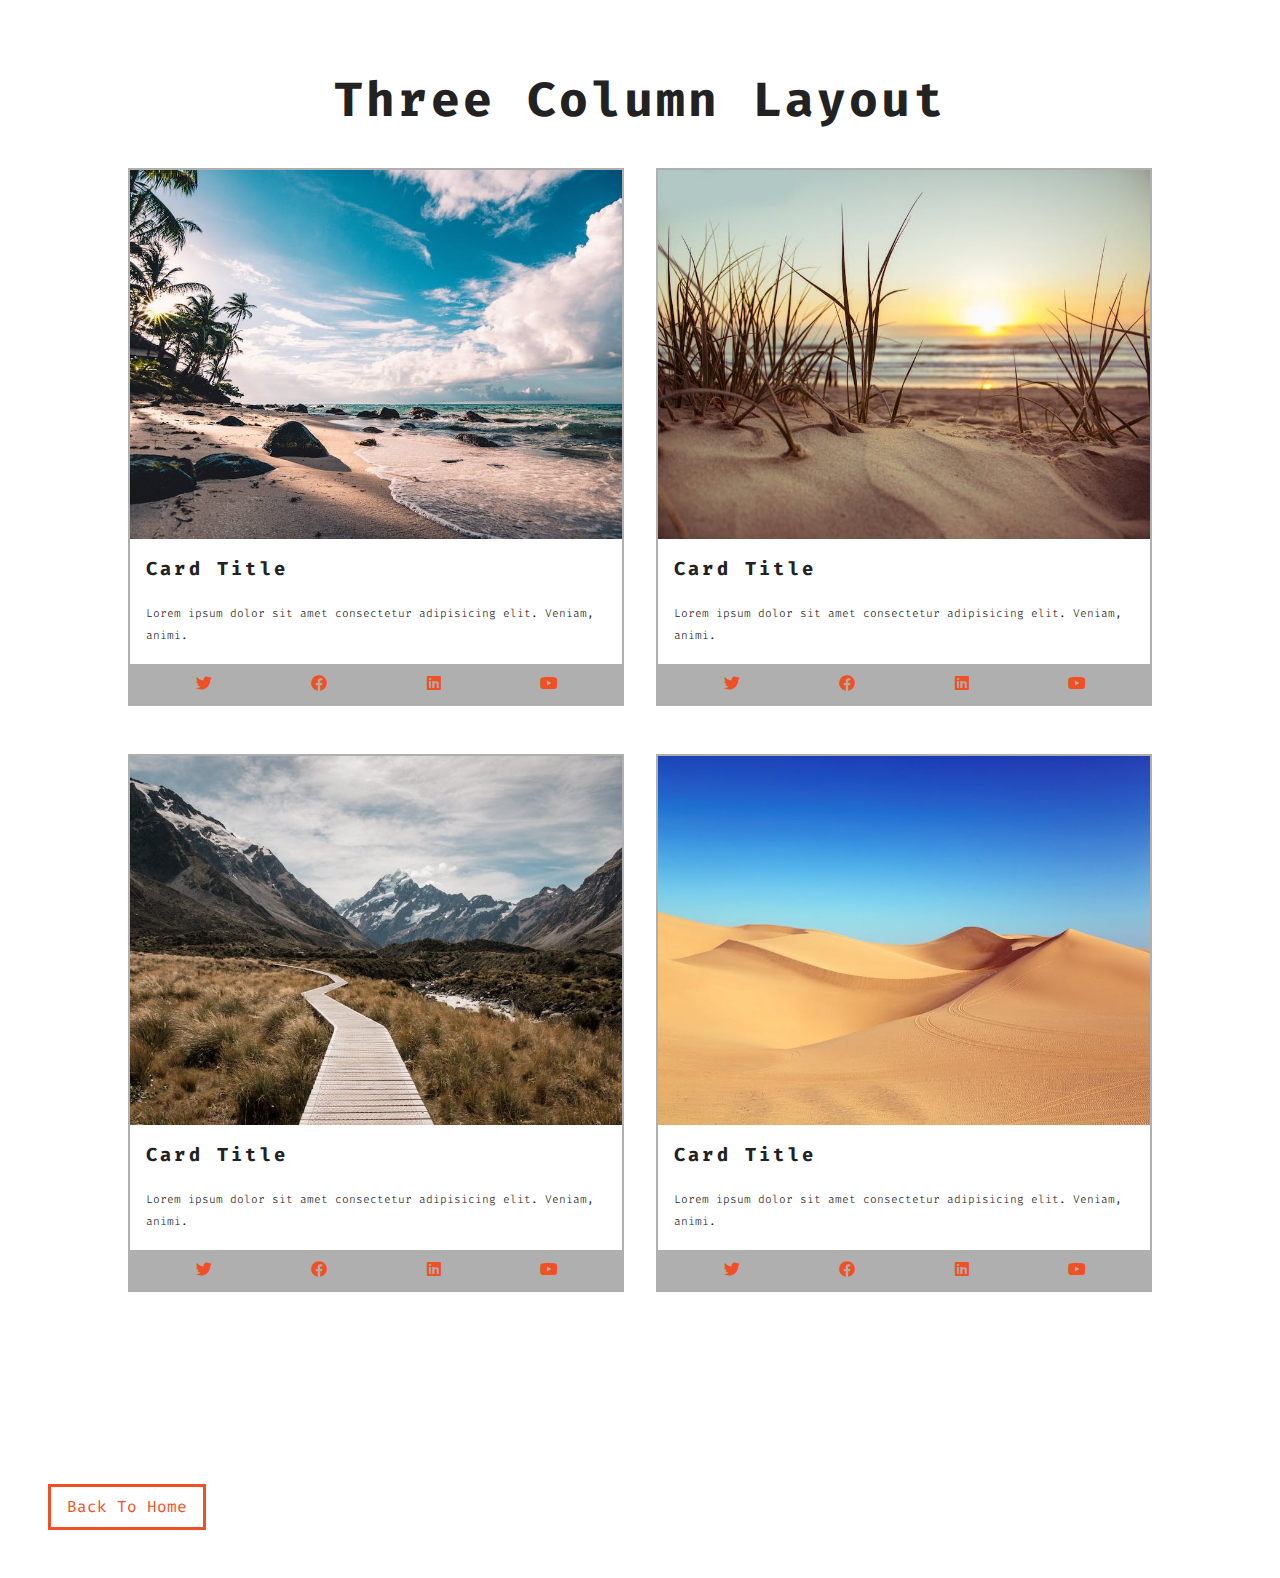
==== cards.html @ 3906b68e "initial commit" ====
<!DOCTYPE html>
<html lang="en">
  <head>
    <meta charset="UTF-8" />
    <meta name="viewport" content="width=device-width, initial-scale=1.0" />
    <title>cards</title>
    <!-- style css -->
    <link rel="stylesheet" href="./style.css" />
    <!-- favicon css -->
    <link rel="shortcut icon" href="./images/favicon.ico" type="image/x-icon" />
    <!-- font awesome link -->
    <link
      rel="stylesheet"
      href="./fontawesome-free-5.9.0-web/css/all.min.css"
    />
    <!-- google fonts -->
    <link
      href="https://fonts.googleapis.com/css2?family=Fira+Code:wght@300;400&display=swap"
      rel="stylesheet"
    />
  </head>

  <body>
    <section class="cards">
      <div class="title">
        <h1>three column layout</h1>
      </div>
      <div class="cards-center">
        <!-- single card -->
        <article class="card">
          <img src="./images/size-image-1.jpeg" alt="img-1" />
          <!-- card-info -->
          <div class="card-info">
            <h3>card title</h3>
            <p>
              Lorem ipsum dolor sit amet consectetur adipisicing elit. Veniam,
              animi.
            </p>
          </div>
          <!-- card-footer -->
          <div class="card-footer">
            <span>
              <i class="fab fa-twitter"></i>
            </span>
            <span>
              <i class="fab fa-facebook"></i>
            </span>
            <span>
              <i class="fab fa-linkedin"></i>
            </span>
            <span>
              <i class="fab fa-youtube"></i>
            </span>
          </div>
        </article>

        <!-- end of single card -->

        <!-- single card -->
        <article class="card">
          <img src="./images/size-image-2.jpeg" alt="img-1" />
          <!-- card-info -->
          <div class="card-info">
            <h3>card title</h3>
            <p>
              Lorem ipsum dolor sit amet consectetur adipisicing elit. Veniam,
              animi.
            </p>
          </div>
          <!-- card-footer -->
          <div class="card-footer">
            <span>
              <i class="fab fa-twitter"></i>
            </span>
            <span>
              <i class="fab fa-facebook"></i>
            </span>
            <span>
              <i class="fab fa-linkedin"></i>
            </span>
            <span>
              <i class="fab fa-youtube"></i>
            </span>
          </div>
        </article>

        <!-- end of single card -->

        <!-- single card -->
        <article class="card">
          <img src="./images/size-image-3.jpeg" alt="img-1" />
          <!-- card-info -->
          <div class="card-info">
            <h3>card title</h3>
            <p>
              Lorem ipsum dolor sit amet consectetur adipisicing elit. Veniam,
              animi.
            </p>
          </div>
          <!-- card-footer -->
          <div class="card-footer">
            <span>
              <i class="fab fa-twitter"></i>
            </span>
            <span>
              <i class="fab fa-facebook"></i>
            </span>
            <span>
              <i class="fab fa-linkedin"></i>
            </span>
            <span>
              <i class="fab fa-youtube"></i>
            </span>
          </div>
        </article>

        <!-- end of single card -->

        <!-- single card -->
        <article class="card">
          <img src="./images/size-image-4.jpeg" alt="img-1" />
          <!-- card-info -->
          <div class="card-info">
            <h3>card title</h3>
            <p>
              Lorem ipsum dolor sit amet consectetur adipisicing elit. Veniam,
              animi.
            </p>
          </div>
          <!-- card-footer -->
          <div class="card-footer">
            <span>
              <i class="fab fa-twitter"></i>
            </span>
            <span>
              <i class="fab fa-facebook"></i>
            </span>
            <span>
              <i class="fab fa-linkedin"></i>
            </span>
            <span>
              <i class="fab fa-youtube"></i>
            </span>
          </div>
        </article>

        <!-- end of single card -->
      </div>
    </section>

    <a href="index.html" class="btn">back to home</a>
  </body>
</html>
---- style.css ----
/*
 =====================
!variables
========================
 */
:root {
  --primaryColor: #f15025;
  --mainBlack: #222;
  --mainWhilte: #fff;
  --offWhite: #f7f7f7;
  --darkGrey: #afafaf;
  --mainTransition: all 0.3s linear;
  --mainSpacing: 0.2rem;
}
/*
 =====================
!Global styles
========================
 */

* {
  margin: 0;
  padding: 0;
  box-sizing: border-box;
}

body {
  font-family: "Fira Code", monospace;
  color: var(--mainBlack);
  background: var(--mainWhilte);
  line-height: 1.5;
}
a {
  text-decoration: none;
}

img {
  width: 100%;
  display: block;
}

h1,
h2,
h3 {
  text-transform: capitalize;
  letter-spacing: var(--mainSpacing);
  margin-bottom: 1.25rem;
}
h1 {
  font-size: 3rem;
}
h2 {
  margin-bottom: 0;
}
p {
  font-weight: 300;
  font-size: 0.7rem;
  line-height: 2;
}
/* ! button */
.btn {
  display: inline-block;
  padding: 0.5rem 1rem;
  text-transform: capitalize;
  border: 3px solid var(--primaryColor);
  color: var(--primaryColor);
  margin: 3rem;
  transition: var(--mainTransition);
}
.btn:hover {
  background: var(--primaryColor);
  color: var(--mainWhilte);
}
/*
 =====================
!main-navbar
========================
 */
.main-navbar {
  /* border: 2px solid red; */
  background: var(--darkGrey);
  padding: 0 2rem;
}

.main-navbar li {
  /* border: 2px solid red; */
  list-style-type: none;
}

.main-navbar a {
  /* border: 2px solid red; */
  text-transform: capitalize;
  display: block;
  padding: 1rem 0;
  color: var(--primaryColor);
  letter-spacing: var(--mainSpacing);
  transition: var(--mainTransition);
}
.main-navbar a:hover {
  color: var(--mainBlack);
}

@media screen and (min-width: 992px) {
  .main-navbar ul {
    /* border: 2px solid red; */
    max-width: 1170px;
    margin: 0 auto;
    display: grid;
    grid-template-columns: repeat(4, 1fr);
  }
  .main-navbar a {
    /* border: 2px solid red; */
    text-align: center;
  }
}
/*
=====================
!main-navbar
========================
*/
.hero-header {
  min-height: 100vh;
  background: var(--primaryColor);
  color: var(--mainWhilte);
  display: grid;
  justify-content: center;
  align-content: center;
  /* align-items: center; */
}
.hero-banner {
  /* border: 2px solid red; */
  /* background: burlywood; */
  /* text-align: center; */
}
.hero-header p {
  width: 80%;
  margin: 0 auto;
  max-width: 560px;
  font-size: 1rem;
}

@media screen and (max-width: 600px) {
  .hero-banner {
    padding: 0 3rem;
  }
}
@media screen and (min-width: 768px) {
  .hero-header {
    background: linear-gradient(rgba(241, 80, 37, 0.75), rgba(0, 0, 0, 0.75)),
      url(./images/image-2.jpeg) center/cover fixed no-repeat;
  }
}

/*
=====================
!cards
========================
*/
.title {
  text-align: center;
}
.cards {
  padding: 4rem 0;
}
.cards-center {
  /* border: 2px solid red; */
  width: 80vw;
  max-width: 1170px;
  margin: 2rem auto;
}
.card {
  border: 2px solid var(--darkGrey);
  margin-bottom: 3rem;
}
.card-info {
  /* border: 1px solid red; */
  padding: 1rem;
}
.card-footer {
  background: var(--darkGrey);
  padding: 0.5rem 1rem;
  display: grid;
  grid-template-columns: repeat(4, 1fr);
  justify-items: center;
  color: var(--primaryColor);
}

/* todo therr are to methods to set the column layout using media screen and using gid */

/* !first using media screen */
/* @media screen and (min-width: 768px) {
  .cards-center {
    display: grid;
    grid-template-columns: 1fr 1fr;
    grid-column-gap: 2rem;
  }
}
@media screen and (min-width: 1170px) {
  .cards-center {
    grid-template-columns: repeat(3, 1fr);
  }
} */

/* !colums using minmax,auto-fill,auto-fit */
/*  ? 1gap = 32px, 2 gap = 64px, 3gap = 96px --- 1gap = 2rem  */

/* todo to find the width of one column */

/*  ! width of the column --- (1170 - 64)/3 = 368.66*/

.cards-center {
  display: grid;
  grid-column-gap: 2rem;
  /* for three column layout */
  grid-template-columns: repeat(auto-fill, minmax(368px, 1fr));
  /* similarly, for 4 ccolumn layout  */
  /* grid-template-columns: repeat(auto-fill, minmax(268.5px, 1fr)); */
}
/*
=====================
!titles
========================
*/
.tiles {
  /* border: 2px solid red; */
  padding: 4rem 0;
}
.tiles-center {
  /* border: 2px solid red; */
  width: 90%;
  max-width: 1170px;
  margin: 2rem auto;
  display: grid;
  /* grid-template-columns: 1fr; */
  grid-row-gap: 2rem;
}
@media screen and (min-width: 768px) {
  .tiles-center {
    grid-template-columns: 1fr 1fr;
    grid-column-gap: 2rem;
  }
}
@media screen and (min-width: 992px) {
  .tiles-center {
    grid-template-columns: repeat(3, 1fr);
    /* grid-column-gap: 2rem; */
  }
}
@media screen and (min-width: 1170px) {
  .tiles-center {
    grid-template-columns: repeat(4, 1fr);
    grid-template-rows: repeat(5, 200px);
    grid-template-areas:
      "a a a b"
      "a a a c"
      "d d d d"
      "e f f f"
      "e g h i";
  }
  .tile-1 {
    grid-area: a;
  }
  .tile-2 {
    grid-area: b;
  }
  .tile-3 {
    grid-area: c;
  }
  .tile-4 {
    grid-area: d;
  }
  .tile-5 {
    grid-area: e;
  }
  .tile-6 {
    grid-area: f;
  }
  .tile-7 {
    grid-area: g;
  }
  .tile-8 {
    grid-area: h;
  }
  .tile-9 {
    grid-area: i;
  }

  .tiles img {
    height: 100%;
    object-fit: cover;
  }
}
/*
=====================
!layout
========================
*/
header {
  background: var(--primaryColor);
  color: var(--mainWhilte);
  text-align: center;
  padding: 0.5rem 0;
}
.navbar {
  background: var(--darkGrey);
}
.navbar a {
  padding: 1rem;
  display: inline-block;
  text-transform: capitalize;
  letter-spacing: var(--mainSpacing);
  font-size: 1.2rem;
  color: var(--mainBlack);
  transition: var(--mainTransition);
}
.navbar li {
  list-style-type: none;
}

.navbar a:hover {
  color: white;
}
.content {
  padding: 2rem;
}
.content p {
  font-size: 1rem;
}
.sidebar {
  background: var(--primaryColor);
  padding: 1rem 0;
  display: grid;
  grid-template-columns: repeat(4, 1fr);
  justify-items: center;
  color: aliceblue;
  font-size: 1.2rem;
}
.footer {
  /* border: 2px solid red; */
  background: var(--mainBlack);
  color: aliceblue;
  text-align: center;
  text-transform: capitalize;
  padding: 0.5rem 0;
}
.footer p {
  font-size: 1.2rem;
}

.main {
  min-height: 100vh;
  display: grid;
  grid-template-columns: 1fr;
  grid-template-rows: auto auto 1fr auto auto;
}
@media screen and (min-width: 768px) {
  .navbar ul {
    display: grid;
    grid-template-columns: repeat(4, 1fr);
    justify-items: center;
  }
}
@media screen and (min-width: 992px) {
  .main {
    grid-template-columns: [start] 200px [col-1-end] 1fr [col-2-end] 50px [end];
    grid-template-rows: [start] auto [row-1-end] 1fr [row-2-end] auto [end];
  }
  .header {
    grid-column: start/end;
    grid-row: start/row-1-end;
  }
  .navbar {
    grid-column: start/col-1-end;
    grid-row: row-1-end/row-2-end;
  }
  .content {
    grid-column: col-1-end/col-2-end;
    grid-row: row-1-end/row-2-end;
  }
  .sidebar {
    grid-column: col-2-end/end;
    grid-row: row-1-end/row-2-end;
  }
  .footer {
    grid-column: start/end;
    grid-row: row-2-end/end;
  }
  .navbar ul {
    grid-template-columns: 1fr;
    align-items: center;
    min-height: 100%;
  }
  .sidebar {
    grid-template-columns: 1fr;
    align-items: center;
    min-height: 100%;
    background: var(--darkGrey);
    color: var(--primaryColor);
    transition: var(--mainTransition);
  }
  .sidebar span:hover {
    color: var(--mainBlack);
  }
}
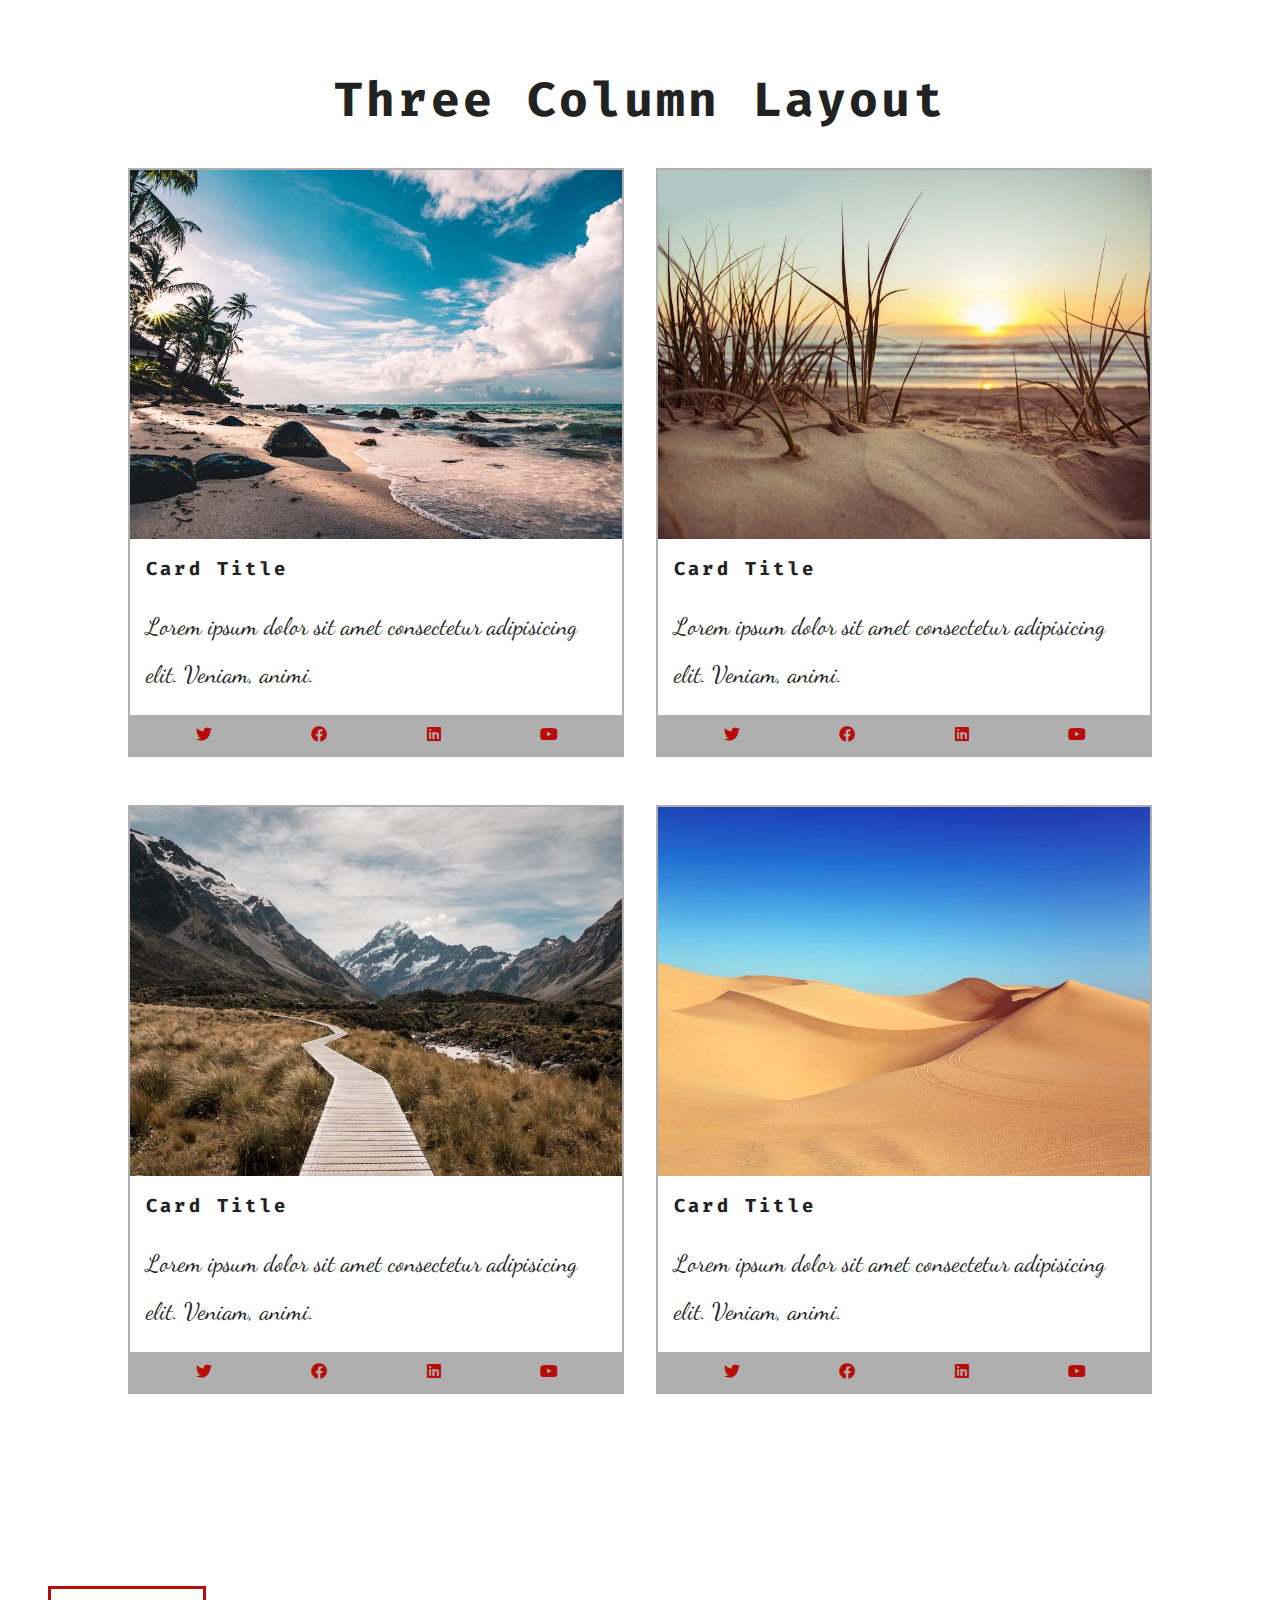
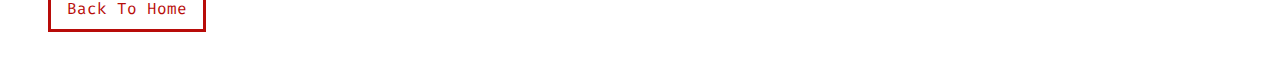
==== commit c10f0130: "final commit" ====
--- a/cards.html
+++ b/cards.html
@@ -4,18 +4,23 @@
     <meta charset="UTF-8" />
     <meta name="viewport" content="width=device-width, initial-scale=1.0" />
     <title>cards</title>
-    <!-- style css -->
+    <!-- !style css -->
     <link rel="stylesheet" href="./style.css" />
-    <!-- favicon css -->
+    <!-- !favicon css -->
     <link rel="shortcut icon" href="./images/favicon.ico" type="image/x-icon" />
-    <!-- font awesome link -->
+    <!-- !font awesome link -->
     <link
       rel="stylesheet"
       href="./fontawesome-free-5.9.0-web/css/all.min.css"
     />
-    <!-- google fonts -->
+    <!-- !google fonts-1 -->
     <link
       href="https://fonts.googleapis.com/css2?family=Fira+Code:wght@300;400&display=swap"
+      rel="stylesheet"
+    />
+    <!-- !google fonts-2 -->
+    <link
+      href="https://fonts.googleapis.com/css2?family=Dancing+Script:wght@400;500&display=swap"
       rel="stylesheet"
     />
   </head>
--- a/style.css
+++ b/style.css
@@ -4,7 +4,7 @@
 ========================
  */
 :root {
-  --primaryColor: #f15025;
+  --primaryColor: #b80c09;
   --mainBlack: #222;
   --mainWhilte: #fff;
   --offWhite: #f7f7f7;
@@ -71,6 +71,7 @@
   background: var(--primaryColor);
   color: var(--mainWhilte);
 }
+
 /*
  =====================
 !main-navbar
@@ -124,7 +125,7 @@
   color: var(--mainWhilte);
   display: grid;
   justify-content: center;
-  align-content: center;
+  align-items: center;
   /* align-items: center; */
 }
 .hero-banner {
@@ -133,10 +134,11 @@
   /* text-align: center; */
 }
 .hero-header p {
+  font-family: "Dancing Script", cursive;
   width: 80%;
   margin: 0 auto;
   max-width: 560px;
-  font-size: 1rem;
+  font-size: 1.5rem;
 }
 
 @media screen and (max-width: 600px) {
@@ -146,7 +148,7 @@
 }
 @media screen and (min-width: 768px) {
   .hero-header {
-    background: linear-gradient(rgba(241, 80, 37, 0.75), rgba(0, 0, 0, 0.75)),
+    background: linear-gradient(rgba(184, 12, 9, 0.75), rgba(0, 0, 0, 0.6)),
       url(./images/image-2.jpeg) center/cover fixed no-repeat;
   }
 }
@@ -176,6 +178,10 @@
   /* border: 1px solid red; */
   padding: 1rem;
 }
+.card-info p {
+  font-family: "Dancing Script", cursive;
+  font-size: 1.5rem;
+}
 .card-footer {
   background: var(--darkGrey);
   padding: 0.5rem 1rem;
@@ -185,7 +191,7 @@
   color: var(--primaryColor);
 }
 
-/* todo therr are to methods to set the column layout using media screen and using gid */
+/* todo there are two methods to set the column layout, using media screen and using gid */
 
 /* !first using media screen */
 /* @media screen and (min-width: 768px) {
@@ -201,24 +207,32 @@
   }
 } */
 
-/* !colums using minmax,auto-fill,auto-fit */
-/*  ? 1gap = 32px, 2 gap = 64px, 3gap = 96px --- 1gap = 2rem  */
+/* !colums using minmax,auto-fill or auto-fit */
+/*  ? 1 gap 2rem = 32px, 2 gap = 64px, 3gap = 96px ---*/
 
 /* todo to find the width of one column */
 
-/*  ! width of the column --- (1170 - 64)/3 = 368.66*/
+/*  ! width of the column (for three column) ---> (1170 - 64)/3 = 368.66 -----*/
+/*  ! width of the column (for four column) ---> (1170 - 96)/4 = 268.5 -----*/
 
 .cards-center {
   display: grid;
   grid-column-gap: 2rem;
   /* for three column layout */
-  grid-template-columns: repeat(auto-fill, minmax(368px, 1fr));
+  grid-template-columns: repeat(auto-fill, minmax(368.66px, 1fr));
   /* similarly, for 4 ccolumn layout  */
   /* grid-template-columns: repeat(auto-fill, minmax(268.5px, 1fr)); */
 }
+
+.card {
+  display: grid;
+  grid-template-columns: 1fr;
+  grid-template-rows: auto 1fr auto;
+}
+
 /*
 =====================
-!titles
+!tiles
 ========================
 */
 .tiles {
@@ -287,6 +301,7 @@
 
   .tiles img {
     height: 100%;
+    -o-object-fit: cover;
     object-fit: cover;
   }
 }
@@ -295,7 +310,7 @@
 !layout
 ========================
 */
-header {
+.header {
   background: var(--primaryColor);
   color: var(--mainWhilte);
   text-align: center;
@@ -396,6 +411,8 @@
     min-height: 100%;
     background: var(--darkGrey);
     color: var(--primaryColor);
+  }
+  .sidebar span {
     transition: var(--mainTransition);
   }
   .sidebar span:hover {
